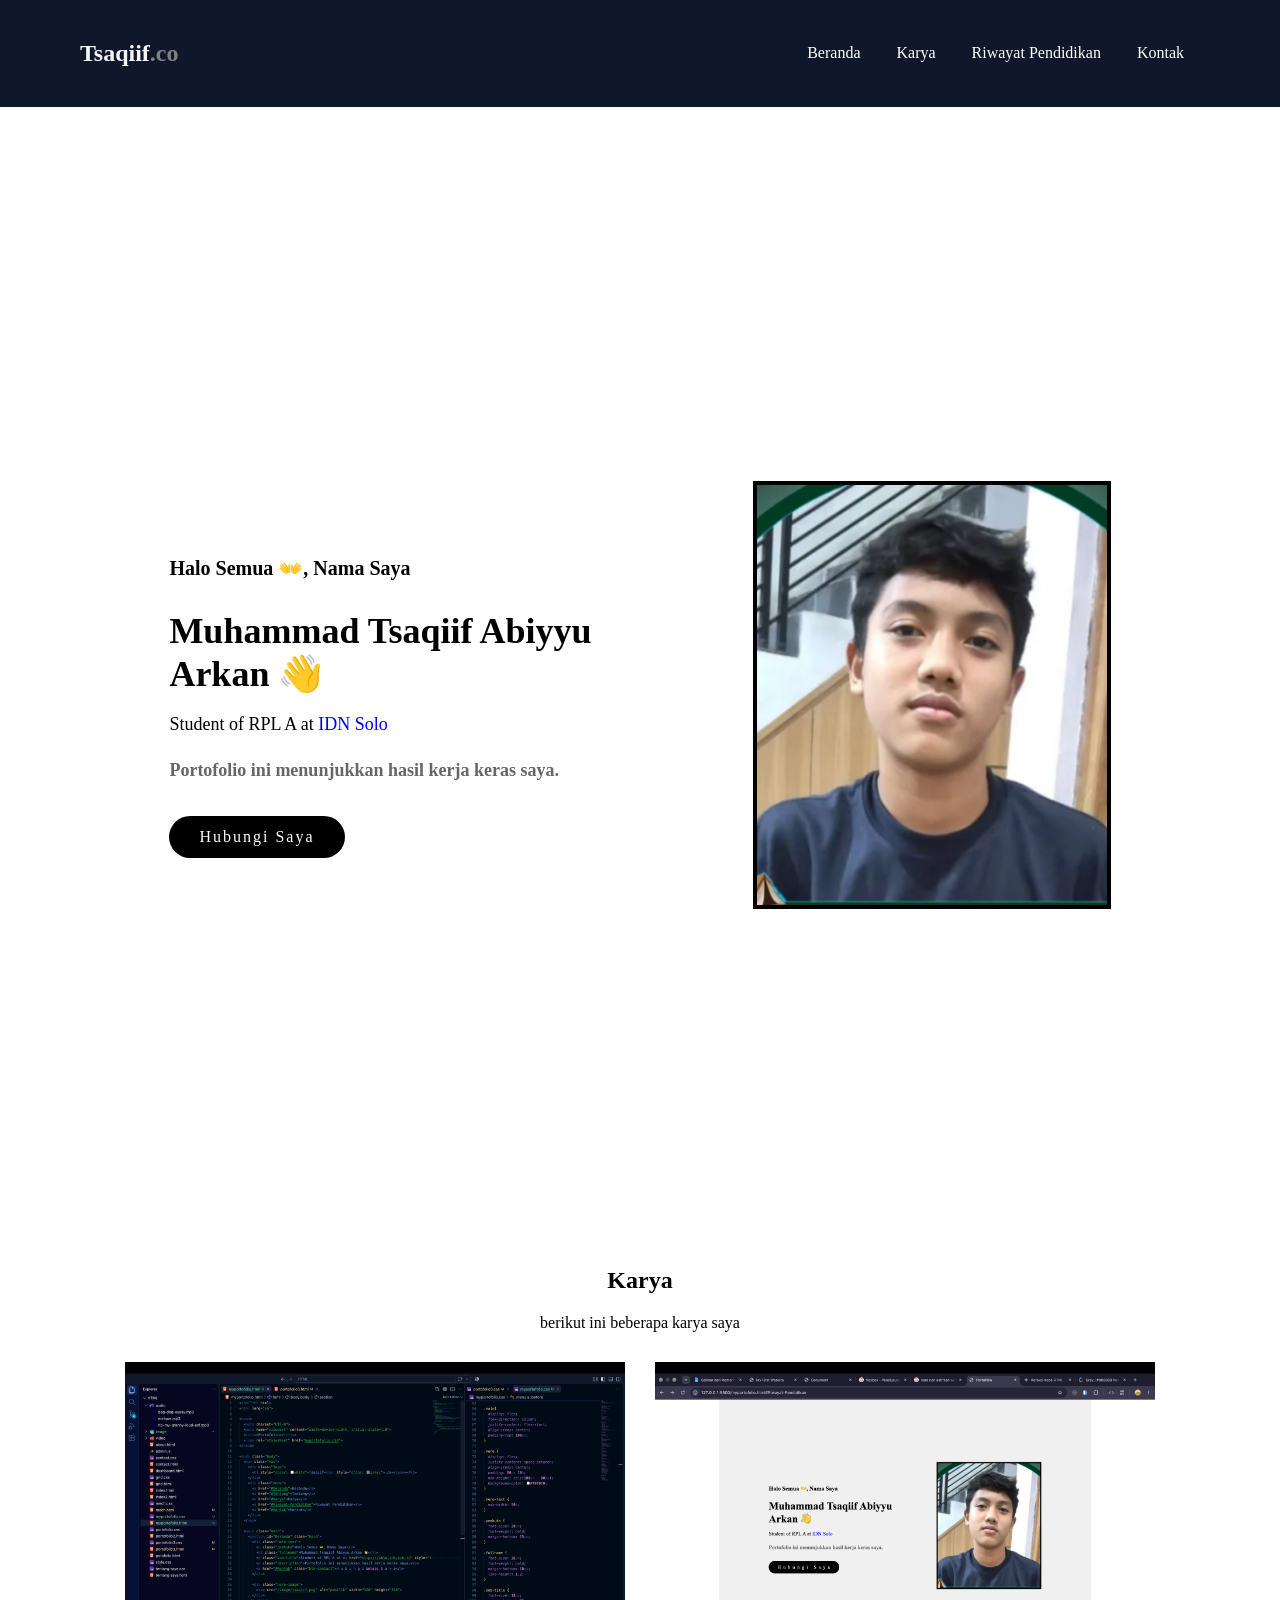
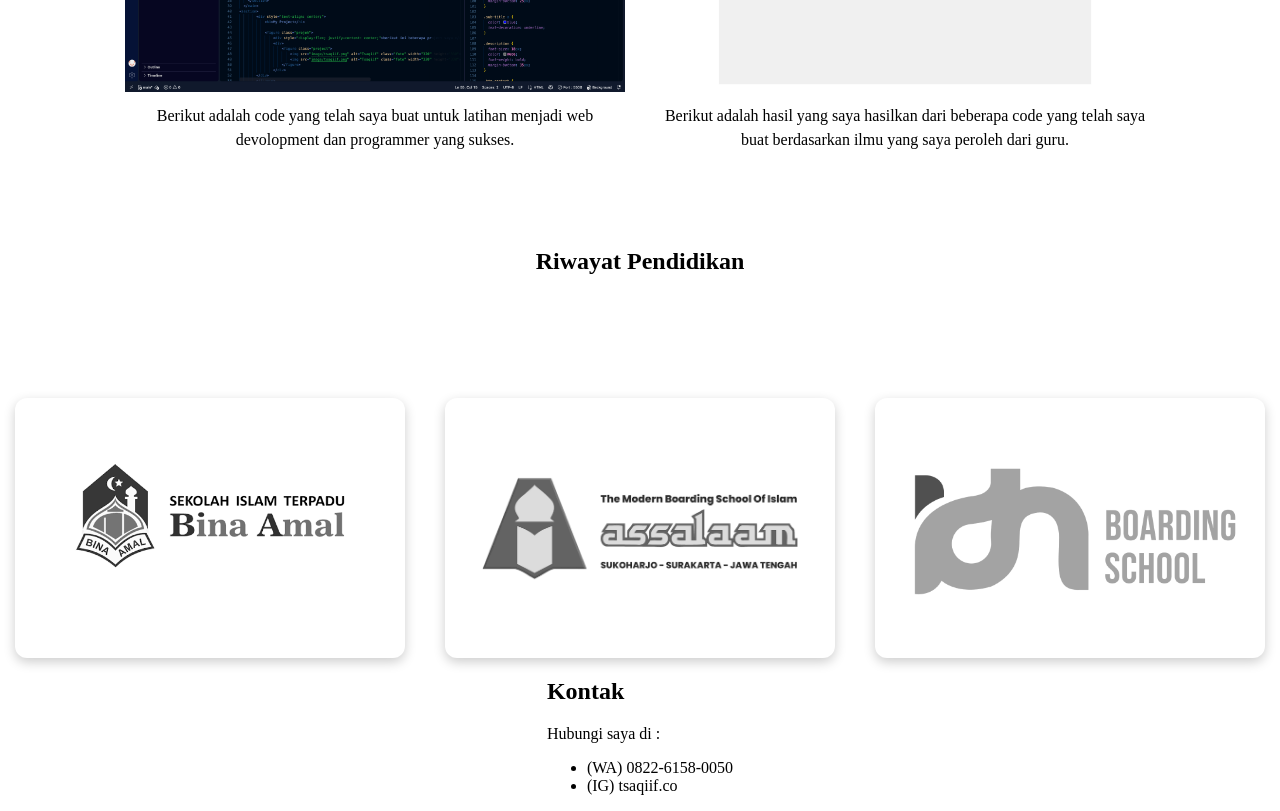
==== index.html @ 0ced0bfd "Add project web portofolio" ====
<!DOCTYPE html>
<html lang="en">

<head>
  <meta charset="UTF-8">
  <meta name="viewport" content="width=device-width, initial-scale=1.0">
  <title>my first portofolio</title>
  <link rel="stylesheet" href="myportofolio.css">
</head>

<body class="body">

  <nav class="nav">
    <h1 style="color:whitesmoke">Tsaqiif<span style="color: grey;">.co</span></h1>
    <div class="menu">
      <a href="#Beranda">Beranda</a>
      <a href="#Karya">Karya</a>
      <a href="#Riwayat-Pendidikan">Riwayat Pendidikan</a>
      <a href="#Kontak">Kontak</a>
    </div>
  </nav>

  <main class="main">

    <section id="Beranda" class="hero">
      <div class="hero-text">
        <p class="pembuka">Halo Semua 👐, Nama Saya</p>
        <h1 class="fullname">Muhammad Tsaqiif Abiyyu Arkan 👋</h1>
        <p class="sub-title">Student of RPL A at <a href="https://solo.idn.sch.id" style="text-decoration: none;">IDN
            Solo</a></p>
        <p class="description">Portofolio ini menunjukkan hasil kerja keras saya.</p>
        <a href="#Kontak" class="btn-contact">Hubungi Saya</a>
      </div>
      <div class="hero-image">
        <img src="/image/tsaqiif.png" alt="pemilik" width="320" height="320">
      </div>
    </section>
      
    <section id="Karya" style="text-align: center; margin-top: 60px;">
      <h1>Karya</h1>
      <p style="margin: 15px 0 30px 0; color: black;">berikut ini beberapa karya saya</p>

      <div class="project">
        <div class="card-karya">
          <img src="image/projek.png" alt="projek" class="foto" width="500" height="330">
          <p class="deskripsi">Berikut adalah code yang telah saya buat untuk latihan menjadi web devolopment dan
            programmer yang sukses.</p>
        </div>
        <div class="card-karya">
          <img src="image/Screenshot 2026-08-27 at 09.16.55.png" alt="projek" class="foto" width="500" height="330">
          <p class="deskripsi">Berikut adalah hasil yang saya hasilkan dari beberapa code yang telah saya buat berdasarkan ilmu yang saya
            peroleh dari guru.</p>
        </div>
      </div>
    </section>
    <section id="Riwayat-Pendidikan" class="portfolio-section" style="margin-top: 60px; text-align: center;">
      <h2 class="judul">Riwayat Pendidikan</h2>

      <div class="wadah">
        <div class="card-project">
          <h3 class="subjudul">SD IT Bina Amal 02</h3>
          <div class="logo">
            <img src="/image/images.png" alt="SD IT Bina Amal 02">
          </div>
        </div>

        <div class="card-project">
          <h3 class="subjudul">PPMI Assalaam Sukoharjo</h3>
          <div class="logo">
            <img src="/image/assalaam.png" alt="PPMI Assalaam">
          </div>
        </div>

        <div class="card-project">
          <h3 class="subjudul">IDN Boarding School Solo</h3>
          <div class="logo">
            <img src="/image/cropped-Logo-IDN-Biru-2-1.png" alt="IDN Solo">
          </div>
        </div>
      </div>
    </section>
    <section id="Kontak">
      <h1>Kontak</h1>
      <p>Hubungi saya di : </p>
      <ul>
        <li>(WA) 0822-6158-0050</li>
        <li>(IG) tsaqiif.co</li>
      </ul>
    </section>

  </main>

</body>

</html>
---- myportofolio.css ----
.body{
  margin: 0;
  padding: 0;
  box-sizing: border-box;
  font-family: 'Times New Roman', Times, serif;
}


.nav {
  display: flex;
  justify-content: space-between;
  align-items: center;
  padding: 20px 80px;
  background-color: #0F172A;
}

.logo h2 {
  font-size: 24px;
  font-weight: bold;
}

.logo h2 span {
  color: grey;
}

.menu a {
  
  text-decoration: none;
  color: #ffffff;
  padding: 8px 16px;
  position: relative;
  z-index: 1;
  transition: color 0.3s ease;
}


.menu a::before {
  content: '';
  position: absolute;
  top: 0;
  left: 0;
  width: 100%;
  height: 100%;
  background-color:#ffffff; 
  border: 1px solid grey;                  
  border-radius: 6px;
  z-index: -1; 
  opacity: 0;
  transform: scaleX(0);
  transform-origin: right; 
  transition: transform 0.3s ease, opacity 0.3s ease;
}

.menu a:hover{
    color:grey;
}

.menu a:hover::before {
  opacity: 1;
  transform: scaleX(1);
  transform-origin: left; 
}

.main{
  display: flex;
  flex-direction: column;
  justify-content: flex-start;
  align-items: center;
  padding-top: 100px;
}

.hero {
  display: flex;
  justify-content: space-between;
  align-items: center;
  padding: 80px 10%;
  min-height: calc(100vh - 80px);
}

.hero-text {
  max-width: 50%;
}

.pembuka {
  font-size: 20px;
  font-weight: bold;
  margin-bottom: 15px;
}

.fullname {
  font-size: 36px;
  font-weight: bold;
  margin-bottom: 10px;
  line-height: 1.2;
}

.sub-title {
  font-size: 18px;
  margin-bottom: 25px;
}

.sub-title a {
  color: blue;
  text-decoration: underline;
}

.description {
  font-size: 18px;
  color: #666;
  font-weight: bold;
  margin-bottom: 35px;
}

.btn-contact {
  display: inline-block;
  padding: 12px 30px;
  background-color: #000;
  color: #fff;
  text-decoration: none;
  border-radius: 25px;
  font-size: 16px;
  letter-spacing: 2px;
}


.hero-image {
  max-width: 45%;
}

.hero-image img {
  width: 350px;
  height: 420px;
  object-fit: cover;
  border: 4px solid #000;
}

.project{
  display: flex;
  justify-content: center;
  align-items: flex-start;
  gap: 30px;                
  flex-wrap: wrap;
}

.card-karya {
  display: flex;
  flex-direction: column;   
  align-items: center;
  text-align: center;
}

.deskripsi {
  max-width: 500px;     
  width: 100%;         
  text-align: center;   
  margin-top: 12px;    
  line-height: 1.5; 
}

.wadah {
  display: flex;
  flex-direction: row;        
  justify-content: center;    
  align-items: flex-start;
  gap: 80px;                  
}


.card-project {
  display: flex;
  flex-direction: column;
  align-items: center;
  width: 350px;              
}

.subjudul {
  font-size: 22px;
  font-weight: bold;
  color: #ffffff;            
  height: 60px;              
  display: flex;
  align-items: center;
  justify-content: center;
}


.logo {
  width: 100%;
  height: 220px;
  background-color: #ffffff; 
  border-radius: 12px;
  overflow: hidden;
  box-shadow: 0 4px 12px rgba(0, 0, 0, 0.2);
  transition: transform 0.4s ease, box-shadow 0.4s ease;
  padding: 20px;
  display: flex;
  align-items: center;
  justify-content: center;
}

.logo img {
  width: 100%;
  height: 100%;
  object-fit: contain;       
  filter: grayscale(100%);   
  transition: transform 0.4s ease, filter 0.4s ease;
}

/* Efek Hover */
.logo:hover {
  transform: translateY(-8px);
  box-shadow: 0 12px 24px rgba(56, 189, 248, 0.3); 
}

.logo:hover img {
  filter: grayscale(0%);   
  transform: scale(1.05);   
}


@media (max-width: 768px) {

  
  .nav {
    flex-direction: column;
    gap: 15px;
    padding: 20px 15px;
  }

  .menu {
    display: flex;
    flex-direction: row;
    flex-wrap: nowrap; 
    align-items: center;
    gap: 12px;
    width: 100%;
  }

 
  .hero {
    flex-direction: column-reverse; 
    text-align: center;
    padding: 30px 20px;
    min-height: auto;
  }

  .hero-text {
    max-width: 100%;
  }

  .hero-image {
    max-width: 100%;
    margin-bottom: 25px;
  }

  .hero-image img {
    width: 220px; 
    height: 220px;
  }

  .project {
    flex-direction: column;
    align-items: center;
  }

  .card-karya {
    width: 100%; 
  }

  .card-karya img {
    width: 90%; 
    height: auto;
  }

  .deskripsi { 
    width: 90%; 
  }

  
  .wadah {
    flex-direction: column; 
    align-items: center;
    gap: 30px;
  }

  .card-project {
    width: 100%;             
    max-width: 320px;        
  }

  .logo img {
    max-width: 100%;         
    height: auto;
  }
}
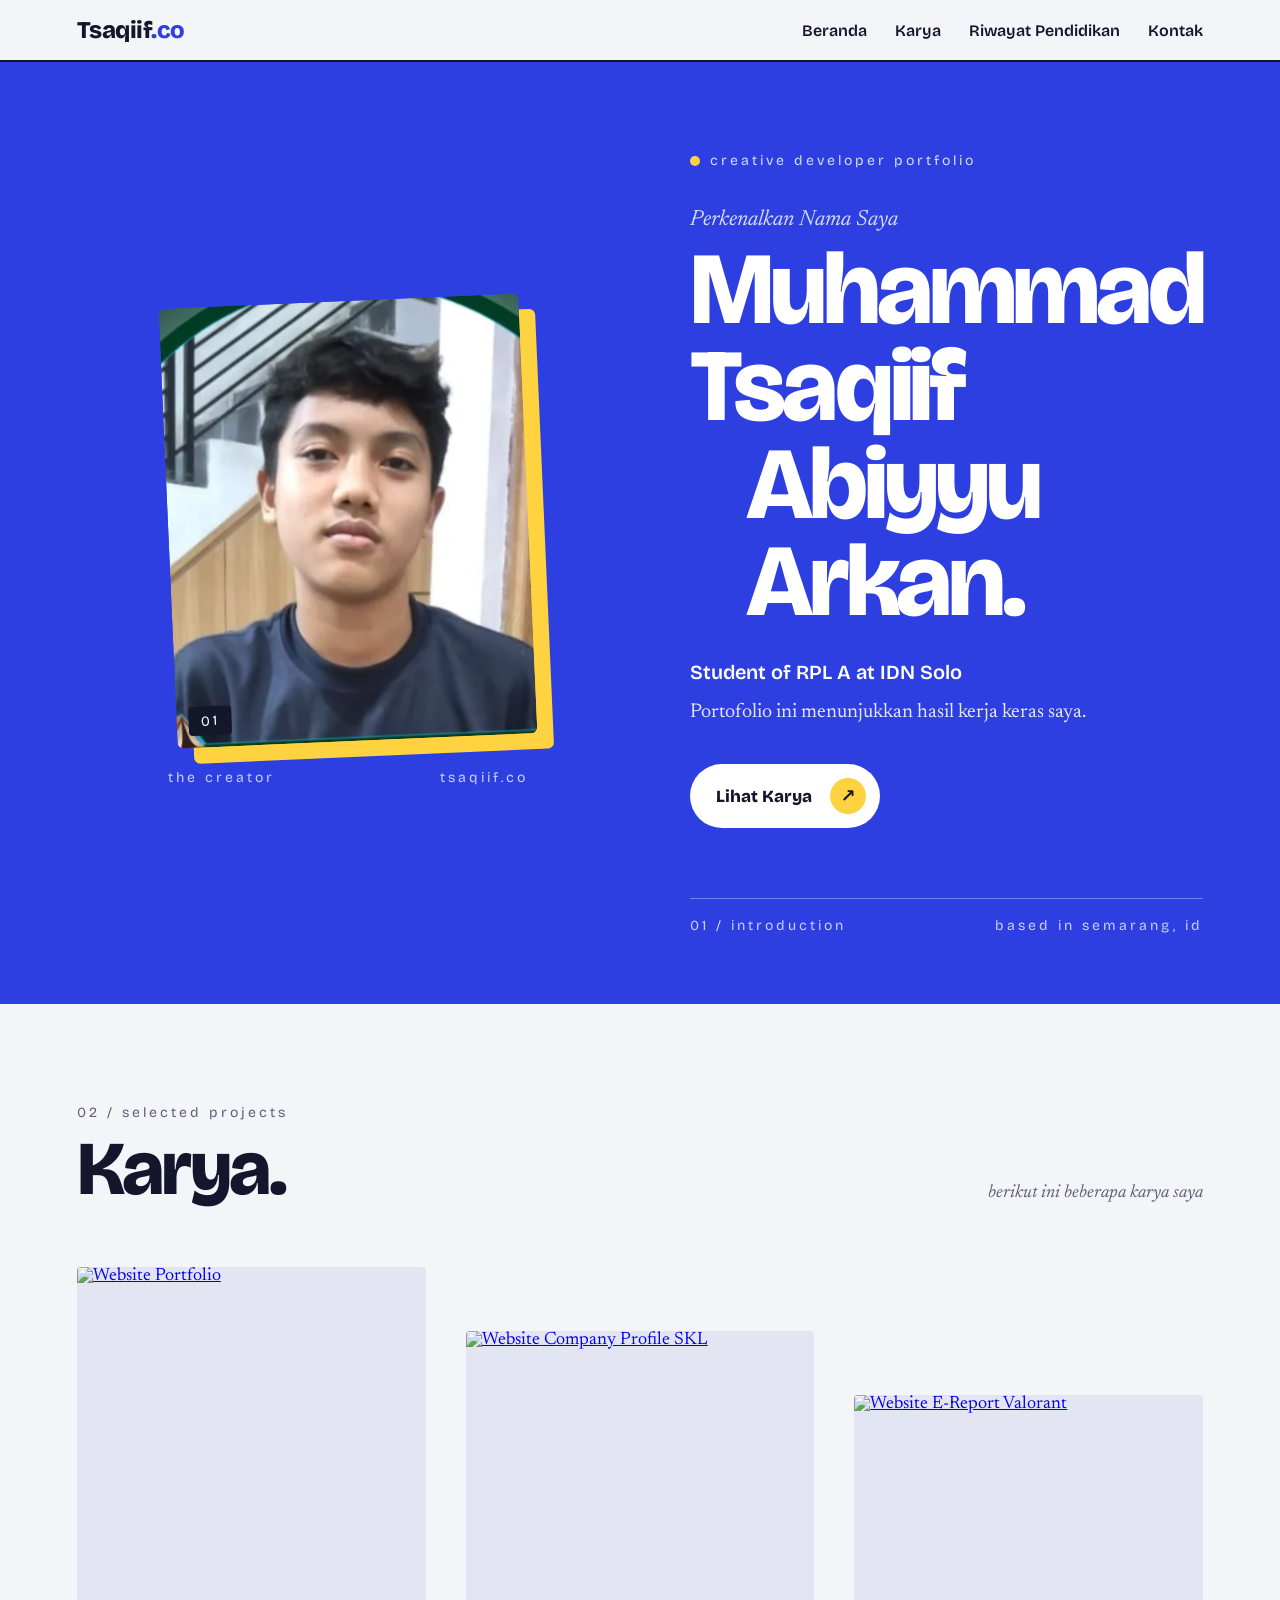
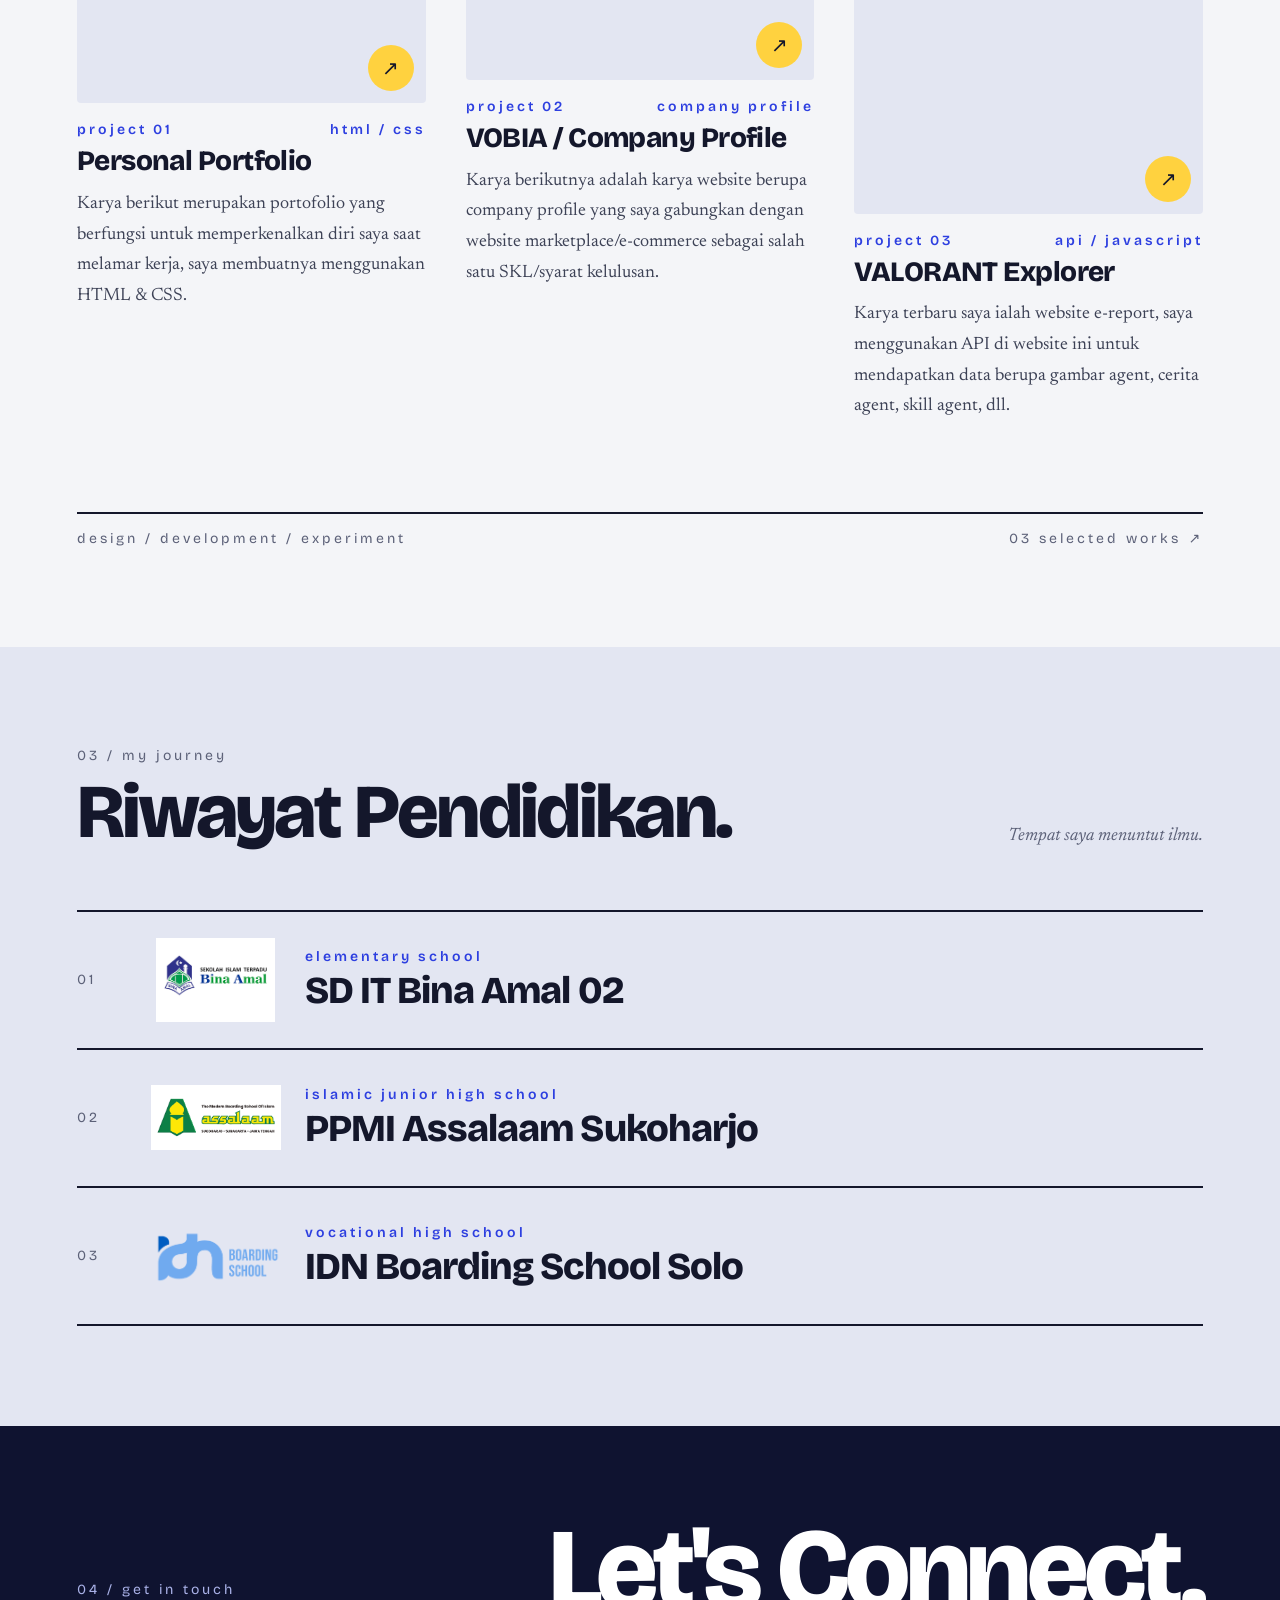
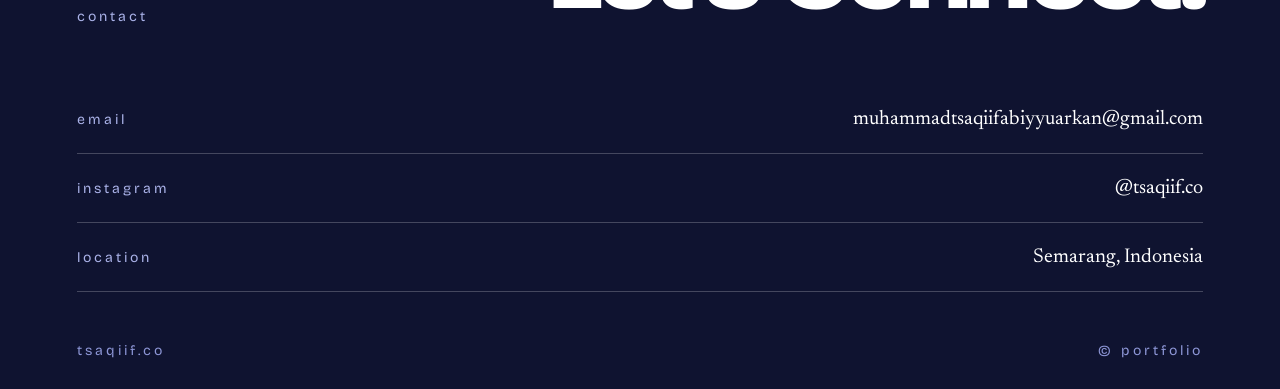
==== commit 451a597b: "Revise portfolio page layout and content Updated the HTML structure and content for the portfolio pa" ====
--- a/index.html
+++ b/index.html
@@ -1,95 +1,267 @@
 <!DOCTYPE html>
-<html lang="en">
+<html lang="id">
 
 <head>
-  <meta charset="UTF-8">
-  <meta name="viewport" content="width=device-width, initial-scale=1.0">
-  <title>my first portofolio</title>
-  <link rel="stylesheet" href="myportofolio.css">
+    <meta charset="UTF-8">
+    <meta name="viewport" content="width=device-width, initial-scale=1.0">
+    <title>Portfolio | Muhammad Tsaqiif Abiyyu Arkan</title>
+    <link rel="stylesheet" href="myportofolio.css">
 </head>
 
-<body class="body">
-
-  <nav class="nav">
-    <h1 style="color:whitesmoke">Tsaqiif<span style="color: grey;">.co</span></h1>
-    <div class="menu">
-      <a href="#Beranda">Beranda</a>
-      <a href="#Karya">Karya</a>
-      <a href="#Riwayat-Pendidikan">Riwayat Pendidikan</a>
-      <a href="#Kontak">Kontak</a>
-    </div>
-  </nav>
-
-  <main class="main">
-
-    <section id="Beranda" class="hero">
-      <div class="hero-text">
-        <p class="pembuka">Halo Semua 👐, Nama Saya</p>
-        <h1 class="fullname">Muhammad Tsaqiif Abiyyu Arkan 👋</h1>
-        <p class="sub-title">Student of RPL A at <a href="https://solo.idn.sch.id" style="text-decoration: none;">IDN
-            Solo</a></p>
-        <p class="description">Portofolio ini menunjukkan hasil kerja keras saya.</p>
-        <a href="#Kontak" class="btn-contact">Hubungi Saya</a>
-      </div>
-      <div class="hero-image">
-        <img src="/image/tsaqiif.png" alt="pemilik" width="320" height="320">
-      </div>
-    </section>
-      
-    <section id="Karya" style="text-align: center; margin-top: 60px;">
-      <h1>Karya</h1>
-      <p style="margin: 15px 0 30px 0; color: black;">berikut ini beberapa karya saya</p>
-
-      <div class="project">
-        <div class="card-karya">
-          <img src="image/projek.png" alt="projek" class="foto" width="500" height="330">
-          <p class="deskripsi">Berikut adalah code yang telah saya buat untuk latihan menjadi web devolopment dan
-            programmer yang sukses.</p>
-        </div>
-        <div class="card-karya">
-          <img src="image/Screenshot 2026-08-27 at 09.16.55.png" alt="projek" class="foto" width="500" height="330">
-          <p class="deskripsi">Berikut adalah hasil yang saya hasilkan dari beberapa code yang telah saya buat berdasarkan ilmu yang saya
-            peroleh dari guru.</p>
-        </div>
-      </div>
-    </section>
-    <section id="Riwayat-Pendidikan" class="portfolio-section" style="margin-top: 60px; text-align: center;">
-      <h2 class="judul">Riwayat Pendidikan</h2>
-
-      <div class="wadah">
-        <div class="card-project">
-          <h3 class="subjudul">SD IT Bina Amal 02</h3>
-          <div class="logo">
-            <img src="/image/images.png" alt="SD IT Bina Amal 02">
-          </div>
-        </div>
-
-        <div class="card-project">
-          <h3 class="subjudul">PPMI Assalaam Sukoharjo</h3>
-          <div class="logo">
-            <img src="/image/assalaam.png" alt="PPMI Assalaam">
-          </div>
-        </div>
-
-        <div class="card-project">
-          <h3 class="subjudul">IDN Boarding School Solo</h3>
-          <div class="logo">
-            <img src="/image/cropped-Logo-IDN-Biru-2-1.png" alt="IDN Solo">
-          </div>
-        </div>
-      </div>
-    </section>
-    <section id="Kontak">
-      <h1>Kontak</h1>
-      <p>Hubungi saya di : </p>
-      <ul>
-        <li>(WA) 0822-6158-0050</li>
-        <li>(IG) tsaqiif.co</li>
-      </ul>
-    </section>
-
-  </main>
+<body>
+
+    <nav class="nav">
+        <a href="#Beranda" class="brand">
+            Tsaqiif<span>.co</span>
+        </a>
+
+        <div class="menu">
+            <a href="#Beranda">Beranda</a>
+            <a href="#Karya">Karya</a>
+            <a href="#Riwayat-Pendidikan">Riwayat Pendidikan</a>
+            <a href="#Kontak">Kontak</a>
+        </div>
+    </nav>
+
+    <main>
+
+        <section id="Beranda" class="hero">
+            <div class="hero-image">
+                <div class="image-frame">
+                    <img src="image/tsaqiif.png" alt="Foto Muhammad Tsaqiif">
+                    <span class="image-number">01</span>
+                </div>
+
+                <div class="image-caption">
+                    <span>THE CREATOR</span>
+                    <span>TSAQIIF.CO</span>
+                </div>
+            </div>
+
+            <div class="hero-text">
+                <div class="eyebrow">
+                    <span class="status-dot"></span>
+                    CREATIVE DEVELOPER PORTFOLIO
+                </div>
+
+                <p class="pembuka">Perkenalkan Nama Saya</p>
+
+                <h1 class="fullname">
+                    Muhammad Tsaqiif
+                    <span>Abiyyu Arkan.</span>
+                </h1>
+
+                <p class="sub-title">
+                    Student of RPL A at IDN Solo
+                </p>
+
+                <p class="description">
+                    Portofolio ini menunjukkan hasil kerja keras saya.
+                </p>
+
+                <a href="#Karya" class="btn-contact">
+                    Lihat Karya <span>↗</span>
+                </a>
+
+                <div class="hero-index">
+                    <span>01 / INTRODUCTION</span>
+                    <span>BASED IN SEMARANG, ID</span>
+                </div>
+            </div>
+        </section>
+
+        <section id="Karya" class="works">
+
+            <div class="section-top">
+                <div>
+                    <span class="section-label">02 / SELECTED PROJECTS</span>
+                    <h2>Karya<span>.</span></h2>
+                </div>
+
+                <p class="section-intro">
+                    berikut ini beberapa karya saya
+                </p>
+            </div>
+
+            <div class="project-grid">
+
+                <article class="project-card">
+                    <a href="https://companyskl.vercel.app/" target="_blank" rel="noopener noreferrer"
+                        class="project-image">
+
+                        <img src="image/portofolio.png" alt="Website Portfolio">
+
+                        <span class="project-arrow">↗</span>
+                    </a>
+
+                    <div class="project-meta">
+                        <span>PROJECT 01</span>
+                        <span>HTML / CSS</span>
+                    </div>
+
+                    <h3>Personal Portfolio</h3>
+
+                    <p class="deskripsi">
+                        Karya berikut merupakan portofolio yang berfungsi untuk memperkenalkan diri saya saat
+                        melamar kerja, saya membuatnya menggunakan HTML & CSS.
+                    </p>
+                </article>
+
+                <article class="project-card">
+                    <a href="https://companyskl.vercel.app/" target="_blank" rel="noopener noreferrer"
+                        class="project-image">
+
+                        <img src="image/vobia2.png" alt="Website Company Profile SKL">
+
+                        <span class="project-arrow">↗</span>
+                    </a>
+
+                    <div class="project-meta">
+                        <span>PROJECT 02</span>
+                        <span>COMPANY PROFILE</span>
+                    </div>
+
+                    <h3>VOBIA / Company Profile</h3>
+
+                    <p class="deskripsi">
+                        Karya berikutnya adalah karya website berupa company profile
+                        yang saya gabungkan dengan website marketplace/e-commerce
+                        sebagai salah satu SKL/syarat kelulusan.
+                    </p>
+                </article>
+
+                <article class="project-card">
+                    <a href="https://e-report-sandy.vercel.app/" target="_blank" rel="noopener noreferrer"
+                        class="project-image">
+
+                        <img src="image/valorant.png" alt="Website E-Report Valorant">
+
+                        <span class="project-arrow">↗</span>
+                    </a>
+
+                    <div class="project-meta">
+                        <span>PROJECT 03</span>
+                        <span>API / JAVASCRIPT</span>
+                    </div>
+
+                    <h3>VALORANT Explorer</h3>
+
+                    <p class="deskripsi">
+                        Karya terbaru saya ialah website e-report, saya menggunakan API di website ini untuk mendapatkan
+                        data berupa gambar agent, cerita agent, skill agent, dll.
+                    </p>
+                </article>
+
+            </div>
+
+            <div class="works-footer">
+                <span>DESIGN / DEVELOPMENT / EXPERIMENT</span>
+                <span>03 SELECTED WORKS ↗</span>
+            </div>
+
+        </section>
+
+        <section id="Riwayat-Pendidikan" class="education">
+
+            <div class="section-top">
+                <div>
+                    <span class="section-label">03 / MY JOURNEY</span>
+                    <h2>Riwayat Pendidikan<span>.</span></h2>
+                </div>
+
+                <p class="section-intro">
+                    Tempat saya menuntut ilmu.
+                </p>
+            </div>
+
+            <div class="education-grid">
+
+                <article class="education-card">
+                    <span class="education-number">01</span>
+
+                    <div class="education-logo">
+                        <img src="image/images.png" alt="SD IT Bina Amal 02">
+                    </div>
+
+                    <div class="education-info">
+                        <span>ELEMENTARY SCHOOL</span>
+                        <h3>SD IT Bina Amal 02</h3>
+                    </div>
+                </article>
+
+                <article class="education-card">
+                    <span class="education-number">02</span>
+
+                    <div class="education-logo">
+                        <img src="image/assalaam.png" alt="PPMI Assalaam">
+                    </div>
+
+                    <div class="education-info">
+                        <span>ISLAMIC JUNIOR HIGH SCHOOL</span>
+                        <h3>PPMI Assalaam Sukoharjo</h3>
+                    </div>
+                </article>
+
+                <article class="education-card">
+                    <span class="education-number">03</span>
+
+                    <div class="education-logo">
+                        <img src="image/cropped-Logo-IDN-Biru-2-1.png" alt="IDN Boarding School Solo">
+                    </div>
+
+                    <div class="education-info">
+                        <span>VOCATIONAL HIGH SCHOOL</span>
+                        <h3>IDN Boarding School Solo</h3>
+                    </div>
+                </article>
+
+            </div>
+
+        </section>
+
+    </main>
+
+    <footer class="contact" id="Kontak">
+
+        <div class="contact-header">
+            <div>
+                <span class="section-label">04 / GET IN TOUCH</span>
+                <p class="contact-label">CONTACT</p>
+            </div>
+
+            <h2>Let's Connect<span>.</span></h2>
+        </div>
+
+        <div class="contact-content">
+
+            <div class="contact-item">
+                <span>Email</span>
+                <a href="mailto:muhammadtsaqiifabiyyuarkan@gmail.com">
+                    muhammadtsaqiifabiyyuarkan@gmail.com
+                </a>
+            </div>
+
+            <div class="contact-item">
+                <span>Instagram</span>
+                <a href="https://instagram.com/tsaqiif.co" target="_blank" rel="noopener noreferrer">
+                    @tsaqiif.co
+                </a>
+            </div>
+
+            <div class="contact-item">
+                <span>Location</span>
+                <p>Semarang, Indonesia</p>
+            </div>
+
+        </div>
+
+        <div class="contact-bottom">
+            <span>Tsaqiif.co</span>
+            <span>© <span id="currentYear"></span> Portfolio</span>
+        </div>
+
+    </footer>
 
 </body>
 
-</html>+</html>
--- a/myportofolio.css
+++ b/myportofolio.css
@@ -1,295 +1,656 @@
-.body{
-  margin: 0;
-  padding: 0;
-  box-sizing: border-box;
-  font-family: 'Times New Roman', Times, serif;
-}
-
+@import url('https://fonts.googleapis.com/css2?family=Bricolage+Grotesque:opsz,wght@12..96,400;600;800&family=Newsreader:ital,opsz,wght@0,6..72,400;1,6..72,400&display=swap');
+
+:root {
+    --paper: #f4f5f8;
+    --ink: #14172b;
+    --cobalt: #2d3fe0;
+    --sun: #ffd23f;
+    --mist: #e3e6f2;
+    --muted: #5c6178;
+    --deep: #0f1330;
+    --display: 'Bricolage Grotesque', system-ui, sans-serif;
+    --text: 'Newsreader', Georgia, serif;
+}
+
+* {
+    margin: 0;
+    padding: 0;
+    box-sizing: border-box;
+}
+
+html {
+    scroll-behavior: smooth;
+    scroll-padding-top: 80px;
+}
+
+body {
+    font-family: var(--text);
+    font-size: 18px;
+    background: var(--paper);
+    color: var(--ink);
+}
+
+img {
+    max-width: 100%;
+}
+
+h1,
+h2,
+h3 {
+    text-wrap: balance;
+}
+
+a:focus-visible {
+    outline: 3px solid var(--cobalt);
+    outline-offset: 3px;
+}
+
+.hero a:focus-visible,
+.contact a:focus-visible {
+    outline-color: var(--sun);
+}
+
+.eyebrow,
+.hero-index,
+.image-caption,
+.image-number,
+.section-label,
+.project-meta,
+.works-footer,
+.education-number,
+.education-info span,
+.contact-label,
+.contact-item span,
+.contact-bottom {
+    font-family: var(--display);
+    font-size: 14px;
+    text-transform: lowercase;
+    letter-spacing: 3px;
+}
 
 .nav {
-  display: flex;
-  justify-content: space-between;
-  align-items: center;
-  padding: 20px 80px;
-  background-color: #0F172A;
-}
-
-.logo h2 {
-  font-size: 24px;
-  font-weight: bold;
-}
-
-.logo h2 span {
-  color: grey;
+    position: sticky;
+    top: 0;
+    z-index: 100;
+    display: flex;
+    justify-content: space-between;
+    align-items: center;
+    padding: 16px 6%;
+    background: var(--paper);
+    border-bottom: 2px solid var(--ink);
+    font-family: var(--display);
+}
+
+.brand {
+    color: var(--ink);
+    font-size: 24px;
+    font-weight: 800;
+    text-decoration: none;
+    letter-spacing: -0.02em;
+}
+
+.brand span {
+    color: var(--cobalt);
+}
+
+.menu {
+    display: flex;
+    gap: 28px;
 }
 
 .menu a {
-  
-  text-decoration: none;
-  color: #ffffff;
-  padding: 8px 16px;
-  position: relative;
-  z-index: 1;
-  transition: color 0.3s ease;
-}
-
-
-.menu a::before {
-  content: '';
-  position: absolute;
-  top: 0;
-  left: 0;
-  width: 100%;
-  height: 100%;
-  background-color:#ffffff; 
-  border: 1px solid grey;                  
-  border-radius: 6px;
-  z-index: -1; 
-  opacity: 0;
-  transform: scaleX(0);
-  transform-origin: right; 
-  transition: transform 0.3s ease, opacity 0.3s ease;
-}
-
-.menu a:hover{
-    color:grey;
-}
-
-.menu a:hover::before {
-  opacity: 1;
-  transform: scaleX(1);
-  transform-origin: left; 
-}
-
-.main{
-  display: flex;
-  flex-direction: column;
-  justify-content: flex-start;
-  align-items: center;
-  padding-top: 100px;
+    color: var(--ink);
+    font-size: 16px;
+    font-weight: 600;
+    text-decoration: none;
+    background: linear-gradient(var(--sun), var(--sun)) 0 100% / 0 6px no-repeat;
+    transition: background-size 0.25s ease;
+}
+
+.menu a:hover,
+.menu a:focus-visible {
+    background-size: 100% 6px;
 }
 
 .hero {
-  display: flex;
-  justify-content: space-between;
-  align-items: center;
-  padding: 80px 10%;
-  min-height: calc(100vh - 80px);
+    display: grid;
+    grid-template-columns: 1.35fr 0.65fr;
+    gap: 70px;
+    align-items: center;
+    padding: 90px 6% 70px;
+    background: var(--cobalt);
+    color: #fff;
 }
 
 .hero-text {
-  max-width: 50%;
+    max-width: 760px;
+}
+
+.eyebrow {
+    display: flex;
+    align-items: center;
+    gap: 10px;
+    margin-bottom: 40px;
+    color: #d6dbff;
+}
+
+.status-dot {
+    width: 10px;
+    height: 10px;
+    border-radius: 50%;
+    background: var(--sun);
 }
 
 .pembuka {
-  font-size: 20px;
-  font-weight: bold;
-  margin-bottom: 15px;
+    margin-bottom: 10px;
+    font-size: 22px;
+    font-style: italic;
+    color: #d6dbff;
 }
 
 .fullname {
-  font-size: 36px;
-  font-weight: bold;
-  margin-bottom: 10px;
-  line-height: 1.2;
+    margin-bottom: 30px;
+    font-family: var(--display);
+    font-weight: 800;
+    font-size: clamp(46px, 8vw, 116px);
+    line-height: 0.95;
+    letter-spacing: -0.04em;
+    animation: naik 0.8s cubic-bezier(.2, .7, .2, 1) both;
+}
+
+.fullname span {
+    display: block;
+    padding-left: 0.55em;
 }
 
 .sub-title {
-  font-size: 18px;
-  margin-bottom: 25px;
-}
-
-.sub-title a {
-  color: blue;
-  text-decoration: underline;
+    margin-bottom: 12px;
+    font-family: var(--display);
+    font-size: 20px;
+    font-weight: 600;
 }
 
 .description {
-  font-size: 18px;
-  color: #666;
-  font-weight: bold;
-  margin-bottom: 35px;
+    max-width: 46ch;
+    margin-bottom: 36px;
+    font-size: 20px;
+    line-height: 1.6;
+    color: #e6e9ff;
 }
 
 .btn-contact {
-  display: inline-block;
-  padding: 12px 30px;
-  background-color: #000;
-  color: #fff;
-  text-decoration: none;
-  border-radius: 25px;
-  font-size: 16px;
-  letter-spacing: 2px;
-}
-
+    display: inline-flex;
+    align-items: center;
+    gap: 18px;
+    padding: 14px 14px 14px 26px;
+    border-radius: 999px;
+    background: #fff;
+    color: var(--ink);
+    font-family: var(--display);
+    font-weight: 800;
+    font-size: 17px;
+    text-decoration: none;
+    transition: background 0.2s ease;
+}
+
+.btn-contact span {
+    display: grid;
+    place-items: center;
+    width: 36px;
+    height: 36px;
+    border-radius: 50%;
+    background: var(--sun);
+    font-size: 18px;
+}
+
+.btn-contact:hover,
+.btn-contact:focus-visible {
+    background: var(--sun);
+}
+
+.btn-contact:hover span,
+.btn-contact:focus-visible span {
+    background: #fff;
+}
+
+.hero-index {
+    display: flex;
+    justify-content: space-between;
+    gap: 16px;
+    margin-top: 70px;
+    padding-top: 18px;
+    border-top: 1px solid rgba(255, 255, 255, 0.35);
+    color: #c9d0ff;
+}
 
 .hero-image {
-  max-width: 45%;
-}
-
-.hero-image img {
-  width: 350px;
-  height: 420px;
-  object-fit: cover;
-  border: 4px solid #000;
-}
-
-.project{
-  display: flex;
-  justify-content: center;
-  align-items: flex-start;
-  gap: 30px;                
-  flex-wrap: wrap;
-}
-
-.card-karya {
-  display: flex;
-  flex-direction: column;   
-  align-items: center;
-  text-align: center;
+    width: 100%;
+    max-width: 360px;
+    justify-self: center;
+}
+
+.image-frame {
+    position: relative;
+    isolation: isolate;
+    transform: rotate(-2.5deg);
+}
+
+.image-frame::before {
+    content: "";
+    position: absolute;
+    inset: 0;
+    z-index: -1;
+    transform: translate(16px, 16px);
+    background: var(--sun);
+    border-radius: 6px;
+}
+
+.image-frame img {
+    display: block;
+    width: 100%;
+    height: 440px;
+    object-fit: cover;
+    border-radius: 6px;
+}
+
+.image-number {
+    position: absolute;
+    left: 12px;
+    bottom: 12px;
+    padding: 6px 12px;
+    border-radius: 4px;
+    background: var(--ink);
+    color: #fff;
+}
+
+.image-caption {
+    display: flex;
+    justify-content: space-between;
+    margin-top: 28px;
+    color: #c9d0ff;
+}
+
+@keyframes naik {
+    from {
+        opacity: 0;
+        transform: translateY(24px);
+    }
+}
+
+.works,
+.education {
+    padding: 100px 6%;
+}
+
+.section-top {
+    display: flex;
+    justify-content: space-between;
+    align-items: flex-end;
+    gap: 30px;
+    margin-bottom: 60px;
+}
+
+.section-label {
+    display: block;
+    margin-bottom: 10px;
+    color: var(--muted);
+}
+
+.section-top h2 {
+    font-family: var(--display);
+    font-weight: 800;
+    font-size: clamp(40px, 6vw, 76px);
+    line-height: 1;
+    letter-spacing: -0.035em;
+}
+
+.section-intro {
+    max-width: 260px;
+    color: var(--muted);
+    font-size: 18px;
+    font-style: italic;
+    line-height: 1.5;
+}
+
+.project-grid {
+    display: grid;
+    grid-template-columns: repeat(3, minmax(0, 1fr));
+    gap: 40px;
+    align-items: start;
+}
+
+.project-card:nth-child(2) {
+    margin-top: 64px;
+}
+
+.project-card:nth-child(3) {
+    margin-top: 128px;
+}
+
+.project-image {
+    position: relative;
+    display: block;
+    overflow: hidden;
+    border-radius: 4px;
+    background: var(--mist);
+}
+
+.project-card:nth-child(1) .project-image {
+    aspect-ratio: 4 / 5;
+}
+
+.project-card:nth-child(2) .project-image {
+    aspect-ratio: 1 / 1;
+}
+
+.project-card:nth-child(3) .project-image {
+    aspect-ratio: 5 / 6;
+}
+
+.project-image img {
+    display: block;
+    width: 100%;
+    height: 100%;
+    object-fit: cover;
+}
+
+.project-arrow {
+    position: absolute;
+    right: 12px;
+    bottom: 12px;
+    display: grid;
+    place-items: center;
+    width: 46px;
+    height: 46px;
+    border-radius: 50%;
+    background: var(--sun);
+    color: var(--ink);
+    font-size: 20px;
+    transition: transform 0.25s ease;
+}
+
+.project-image:hover .project-arrow,
+.project-image:focus-visible .project-arrow {
+    transform: translate(3px, -3px);
+}
+
+.project-meta {
+    display: flex;
+    justify-content: space-between;
+    gap: 10px;
+    margin-top: 18px;
+    color: var(--cobalt);
+    font-weight: 600;
+}
+
+.project-card h3 {
+    margin: 8px 0 12px;
+    font-family: var(--display);
+    font-weight: 800;
+    font-size: 28px;
+    line-height: 1.1;
+    letter-spacing: -0.02em;
 }
 
 .deskripsi {
-  max-width: 500px;     
-  width: 100%;         
-  text-align: center;   
-  margin-top: 12px;    
-  line-height: 1.5; 
-}
-
-.wadah {
-  display: flex;
-  flex-direction: row;        
-  justify-content: center;    
-  align-items: flex-start;
-  gap: 80px;                  
-}
-
-
-.card-project {
-  display: flex;
-  flex-direction: column;
-  align-items: center;
-  width: 350px;              
-}
-
-.subjudul {
-  font-size: 22px;
-  font-weight: bold;
-  color: #ffffff;            
-  height: 60px;              
-  display: flex;
-  align-items: center;
-  justify-content: center;
-}
-
-
-.logo {
-  width: 100%;
-  height: 220px;
-  background-color: #ffffff; 
-  border-radius: 12px;
-  overflow: hidden;
-  box-shadow: 0 4px 12px rgba(0, 0, 0, 0.2);
-  transition: transform 0.4s ease, box-shadow 0.4s ease;
-  padding: 20px;
-  display: flex;
-  align-items: center;
-  justify-content: center;
-}
-
-.logo img {
-  width: 100%;
-  height: 100%;
-  object-fit: contain;       
-  filter: grayscale(100%);   
-  transition: transform 0.4s ease, filter 0.4s ease;
-}
-
-/* Efek Hover */
-.logo:hover {
-  transform: translateY(-8px);
-  box-shadow: 0 12px 24px rgba(56, 189, 248, 0.3); 
-}
-
-.logo:hover img {
-  filter: grayscale(0%);   
-  transform: scale(1.05);   
-}
-
-
-@media (max-width: 768px) {
-
-  
-  .nav {
-    flex-direction: column;
-    gap: 15px;
-    padding: 20px 15px;
-  }
-
-  .menu {
-    display: flex;
-    flex-direction: row;
-    flex-wrap: nowrap; 
+    font-size: 18px;
+    line-height: 1.7;
+    color: #3d4256;
+}
+
+.works-footer {
+    display: flex;
+    justify-content: space-between;
+    gap: 16px;
+    margin-top: 90px;
+    padding-top: 16px;
+    border-top: 2px solid var(--ink);
+    color: var(--muted);
+}
+
+.education {
+    background: var(--mist);
+}
+
+.education-grid {
+    border-bottom: 2px solid var(--ink);
+}
+
+.education-card {
+    display: grid;
+    grid-template-columns: 50px 130px 1fr;
     align-items: center;
-    gap: 12px;
+    gap: 24px;
+    padding: 26px 0;
+    border-top: 2px solid var(--ink);
+}
+
+.education-number {
+    color: var(--muted);
+}
+
+.education-logo {
+    display: flex;
+    justify-content: center;
+    align-items: center;
+    height: 84px;
+}
+
+.education-logo img {
     width: 100%;
-  }
-
- 
-  .hero {
-    flex-direction: column-reverse; 
-    text-align: center;
-    padding: 30px 20px;
-    min-height: auto;
-  }
-
-  .hero-text {
-    max-width: 100%;
-  }
-
-  .hero-image {
-    max-width: 100%;
-    margin-bottom: 25px;
-  }
-
-  .hero-image img {
-    width: 220px; 
-    height: 220px;
-  }
-
-  .project {
-    flex-direction: column;
-    align-items: center;
-  }
-
-  .card-karya {
-    width: 100%; 
-  }
-
-  .card-karya img {
-    width: 90%; 
-    height: auto;
-  }
-
-  .deskripsi { 
-    width: 90%; 
-  }
-
-  
-  .wadah {
-    flex-direction: column; 
-    align-items: center;
-    gap: 30px;
-  }
-
-  .card-project {
-    width: 100%;             
-    max-width: 320px;        
-  }
-
-  .logo img {
-    max-width: 100%;         
-    height: auto;
-  }
-}+    height: 100%;
+    object-fit: contain;
+}
+
+.education-info span {
+    color: var(--cobalt);
+    font-weight: 600;
+}
+
+.education-info h3 {
+    margin-top: 4px;
+    font-family: var(--display);
+    font-weight: 800;
+    font-size: clamp(24px, 3.2vw, 38px);
+    line-height: 1.1;
+    letter-spacing: -0.025em;
+}
+
+.contact {
+    padding: 90px 6% 30px;
+    background: var(--deep);
+    color: #fff;
+}
+
+.contact-header {
+    display: flex;
+    justify-content: space-between;
+    align-items: flex-end;
+    gap: 24px;
+    margin-bottom: 60px;
+}
+
+.contact-header .section-label,
+.contact-label {
+    color: #aab2e8;
+}
+
+.contact-header h2 {
+    font-family: var(--display);
+    font-weight: 800;
+    font-size: clamp(46px, 9vw, 128px);
+    line-height: 0.95;
+    letter-spacing: -0.04em;
+}
+
+.contact-item {
+    display: flex;
+    justify-content: space-between;
+    align-items: baseline;
+    gap: 20px;
+    padding: 24px 0;
+    border-bottom: 1px solid rgba(255, 255, 255, 0.22);
+}
+
+.contact-item span {
+    color: #aab2e8;
+}
+
+.contact-item a,
+.contact-item p {
+    color: #fff;
+    font-size: 20px;
+    text-align: right;
+    overflow-wrap: anywhere;
+}
+
+.contact-item a {
+    text-decoration: underline;
+    text-decoration-color: transparent;
+    text-decoration-thickness: 3px;
+    text-underline-offset: 5px;
+    transition: text-decoration-color 0.2s ease;
+}
+
+.contact-item a:hover,
+.contact-item a:focus-visible {
+    text-decoration-color: var(--sun);
+}
+
+.contact-bottom {
+    display: flex;
+    justify-content: space-between;
+    gap: 16px;
+    margin-top: 50px;
+    color: #8d96d6;
+}
+
+@media (max-width: 900px) {
+    .hero {
+        grid-template-columns: 1fr;
+        gap: 60px;
+        padding-top: 60px;
+    }
+
+    .hero-image {
+        justify-self: start;
+        max-width: 320px;
+        margin-left: 10px;
+    }
+
+    .project-grid {
+        grid-template-columns: repeat(2, minmax(0, 1fr));
+    }
+
+    .project-card:nth-child(3) {
+        margin-top: 0;
+    }
+}
+
+@media (max-width: 600px) {
+    html {
+        scroll-padding-top: 110px;
+    }
+
+    body {
+        font-size: 17px;
+    }
+
+    .nav {
+        flex-direction: column;
+        gap: 10px;
+        padding: 14px 5%;
+    }
+
+    .menu {
+        flex-wrap: wrap;
+        justify-content: center;
+        gap: 6px 18px;
+    }
+
+    .menu a {
+        padding: 4px 0;
+        font-size: 14px;
+    }
+
+    .hero {
+        padding: 50px 6%;
+    }
+
+    .hero-index,
+    .works-footer,
+    .contact-bottom {
+        flex-direction: column;
+        gap: 4px;
+    }
+
+    .image-frame img {
+        height: 360px;
+    }
+
+    .works,
+    .education {
+        padding: 64px 6%;
+    }
+
+    .section-top,
+    .contact-header {
+        flex-direction: column;
+        align-items: flex-start;
+        gap: 14px;
+        margin-bottom: 36px;
+    }
+
+    .project-grid {
+        grid-template-columns: 1fr;
+        gap: 56px;
+    }
+
+    .project-card:nth-child(2),
+    .project-card:nth-child(3) {
+        margin-top: 0;
+    }
+
+    .education-card {
+        grid-template-columns: 34px 80px 1fr;
+        gap: 14px;
+    }
+
+    .education-logo {
+        height: 64px;
+    }
+
+    .contact {
+        padding: 60px 6% 24px;
+    }
+
+    .contact-item {
+        flex-direction: column;
+        align-items: flex-start;
+        gap: 6px;
+    }
+
+    .contact-item a,
+    .contact-item p {
+        font-size: 17px;
+        text-align: left;
+    }
+}
+
+@media (prefers-reduced-motion: reduce) {
+    html {
+        scroll-behavior: auto;
+    }
+
+    .fullname {
+        animation: none;
+    }
+
+    *,
+    *::before,
+    *::after {
+        transition: none !important;
+        animation-duration: 0.01ms !important;
+        animation-iteration-count: 1 !important;
+    }
+}
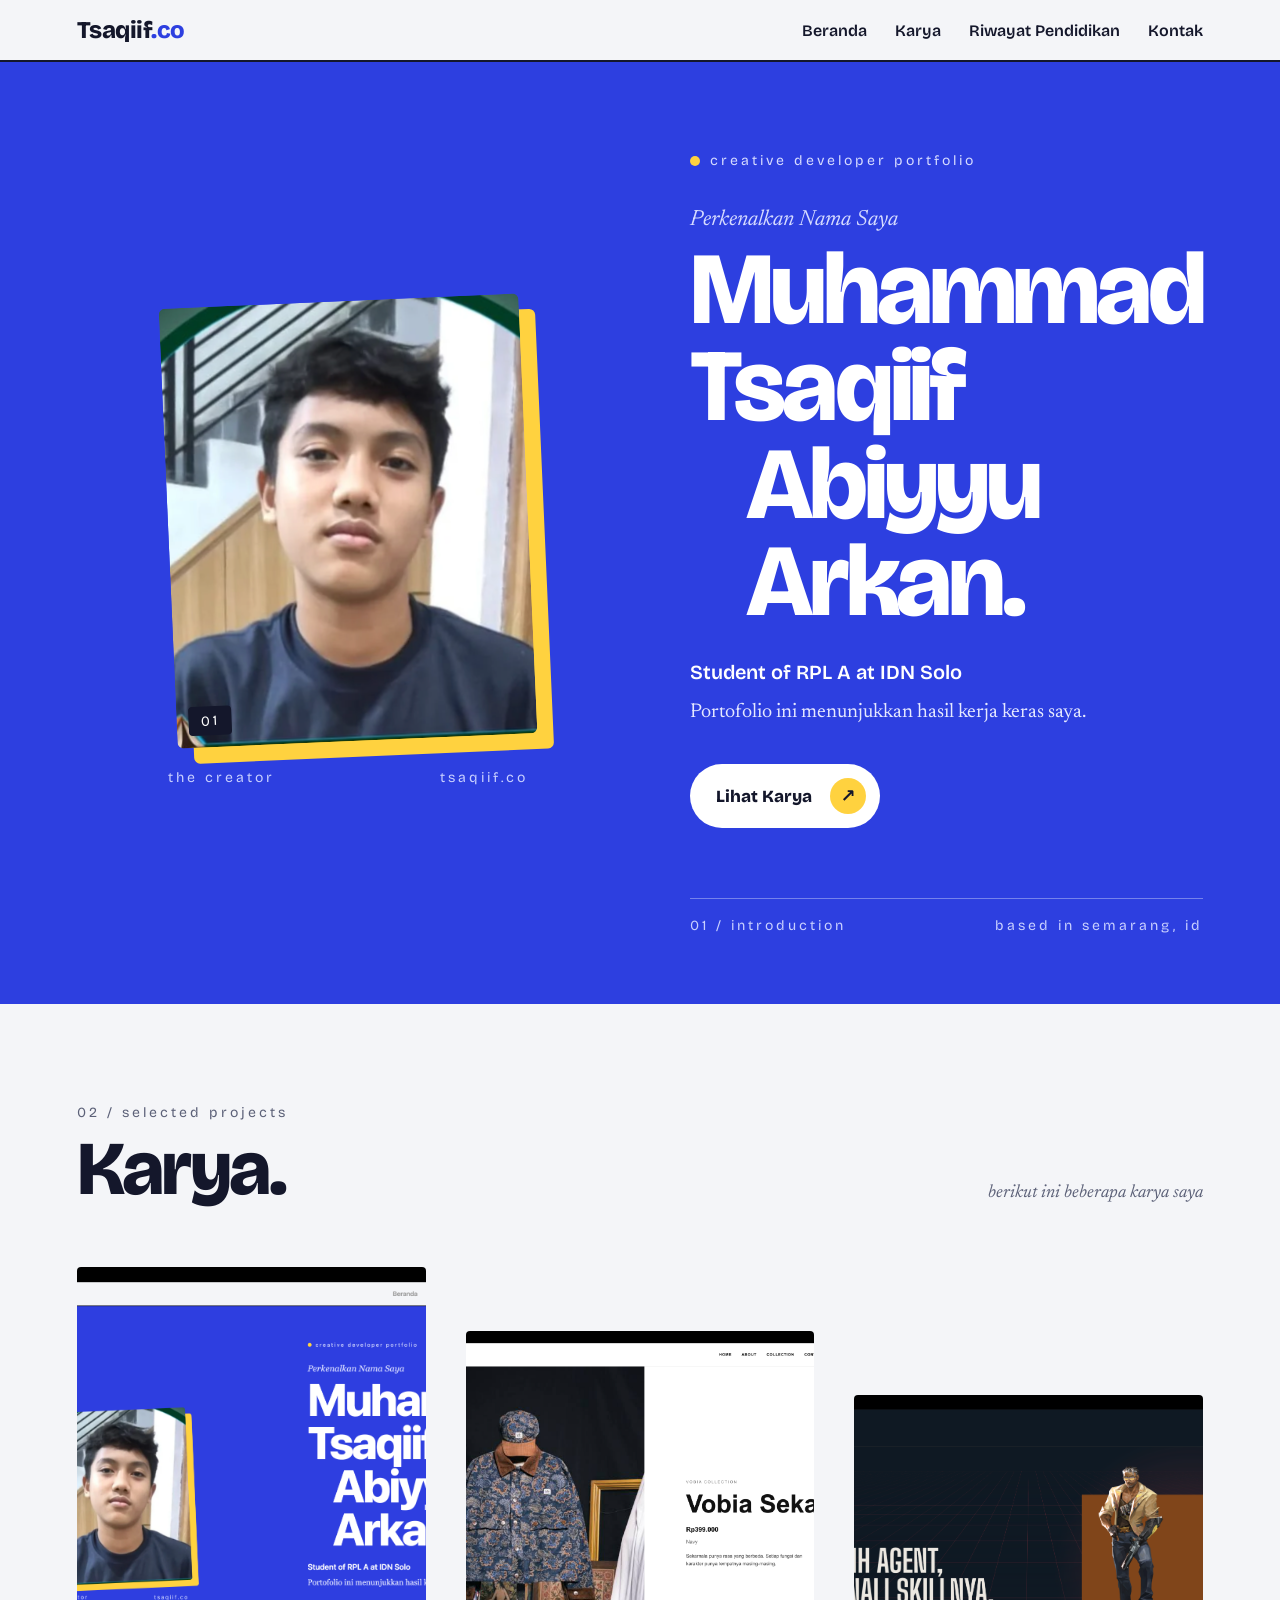
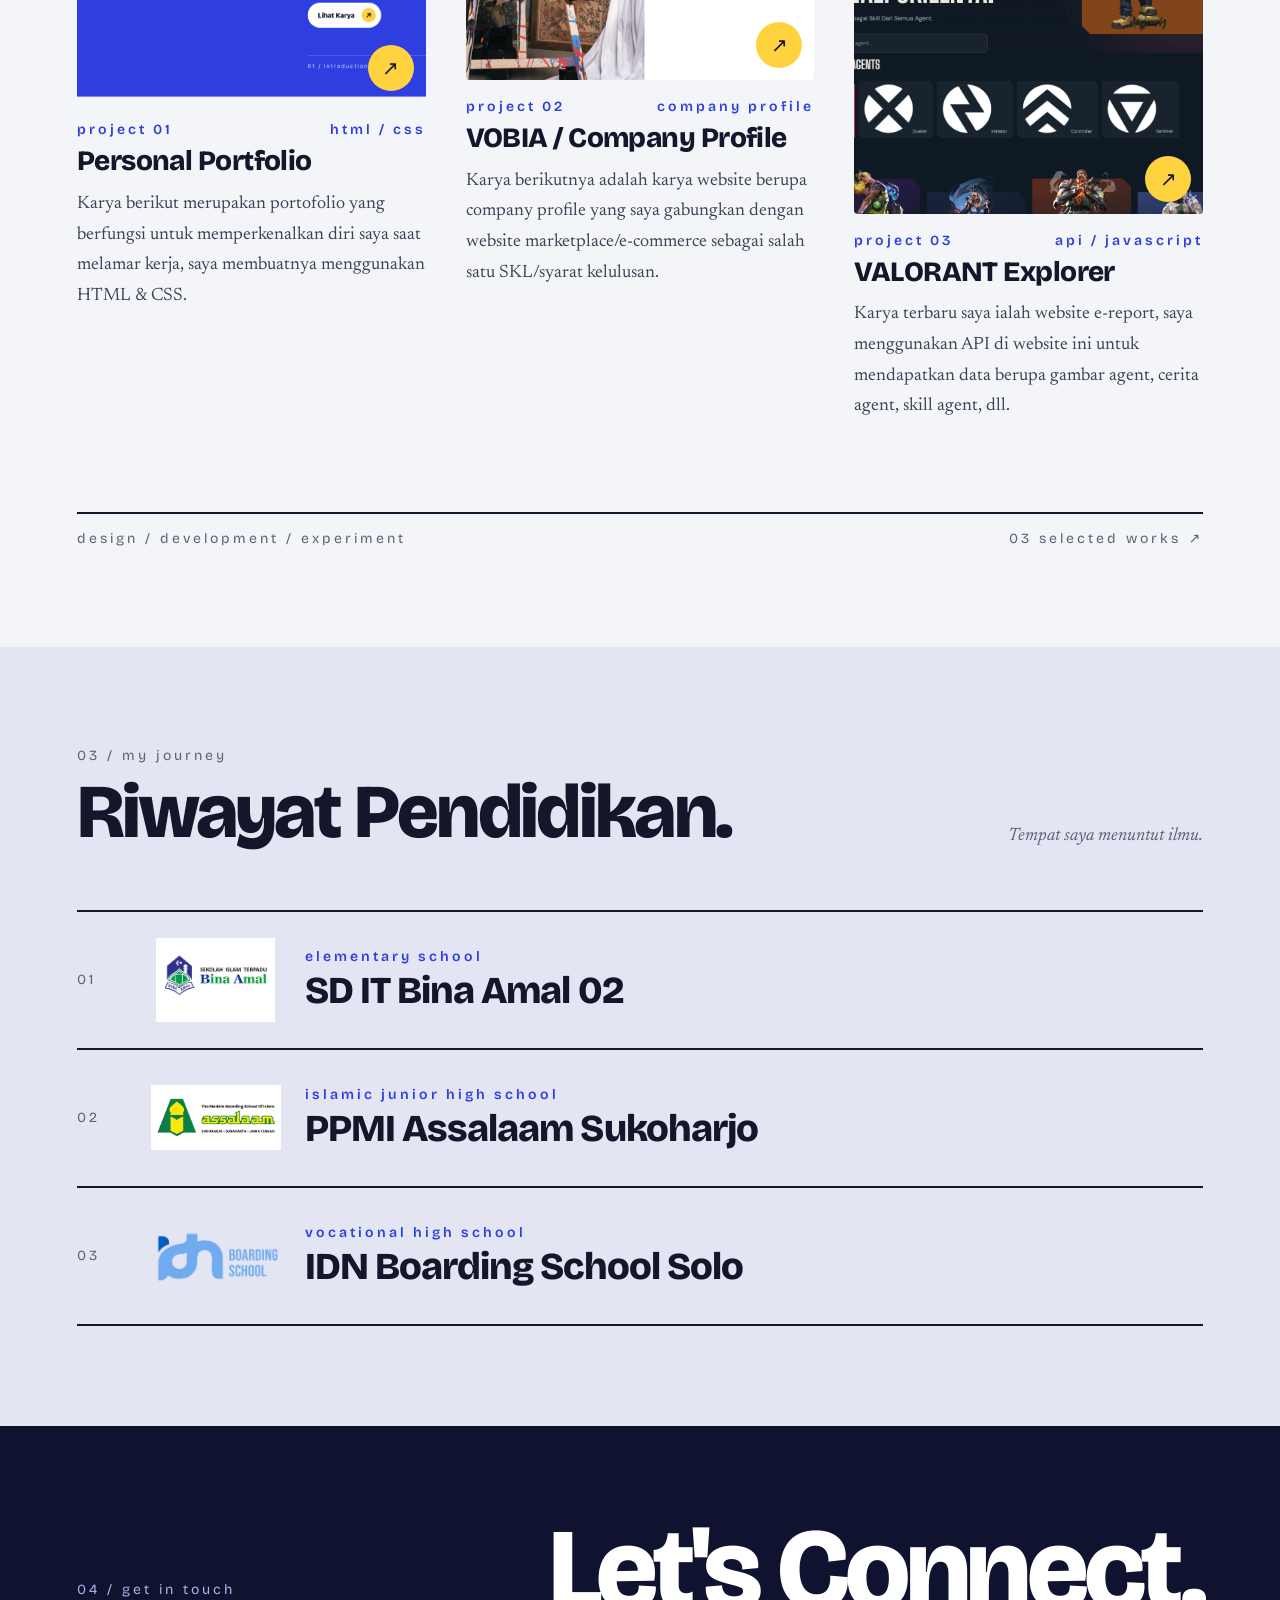
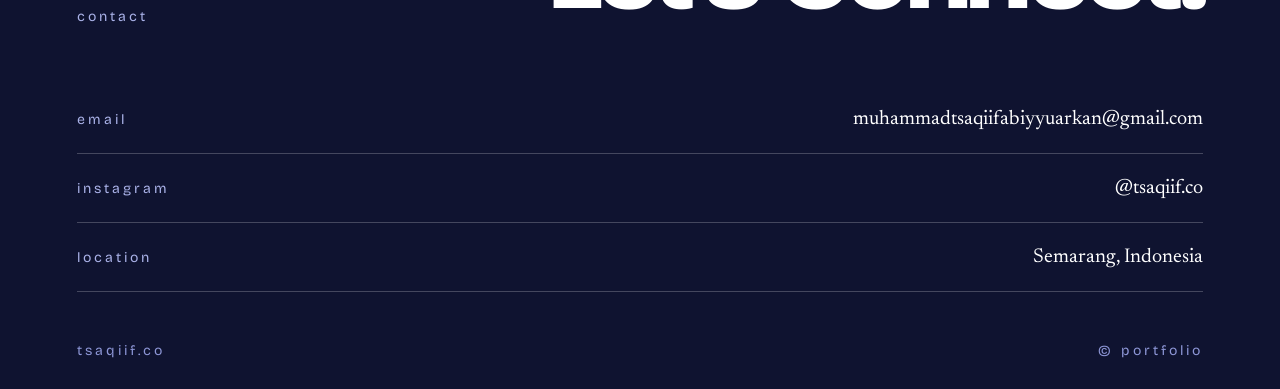
==== commit 352a5beb: "Update project link in index.html" ====
--- a/index.html
+++ b/index.html
@@ -86,7 +86,7 @@
             <div class="project-grid">
 
                 <article class="project-card">
-                    <a href="https://companyskl.vercel.app/" target="_blank" rel="noopener noreferrer"
+                    <a href="https://projek-skl.vercel.app/" target="_blank" rel="noopener noreferrer"
                         class="project-image">
 
                         <img src="image/portofolio.png" alt="Website Portfolio">
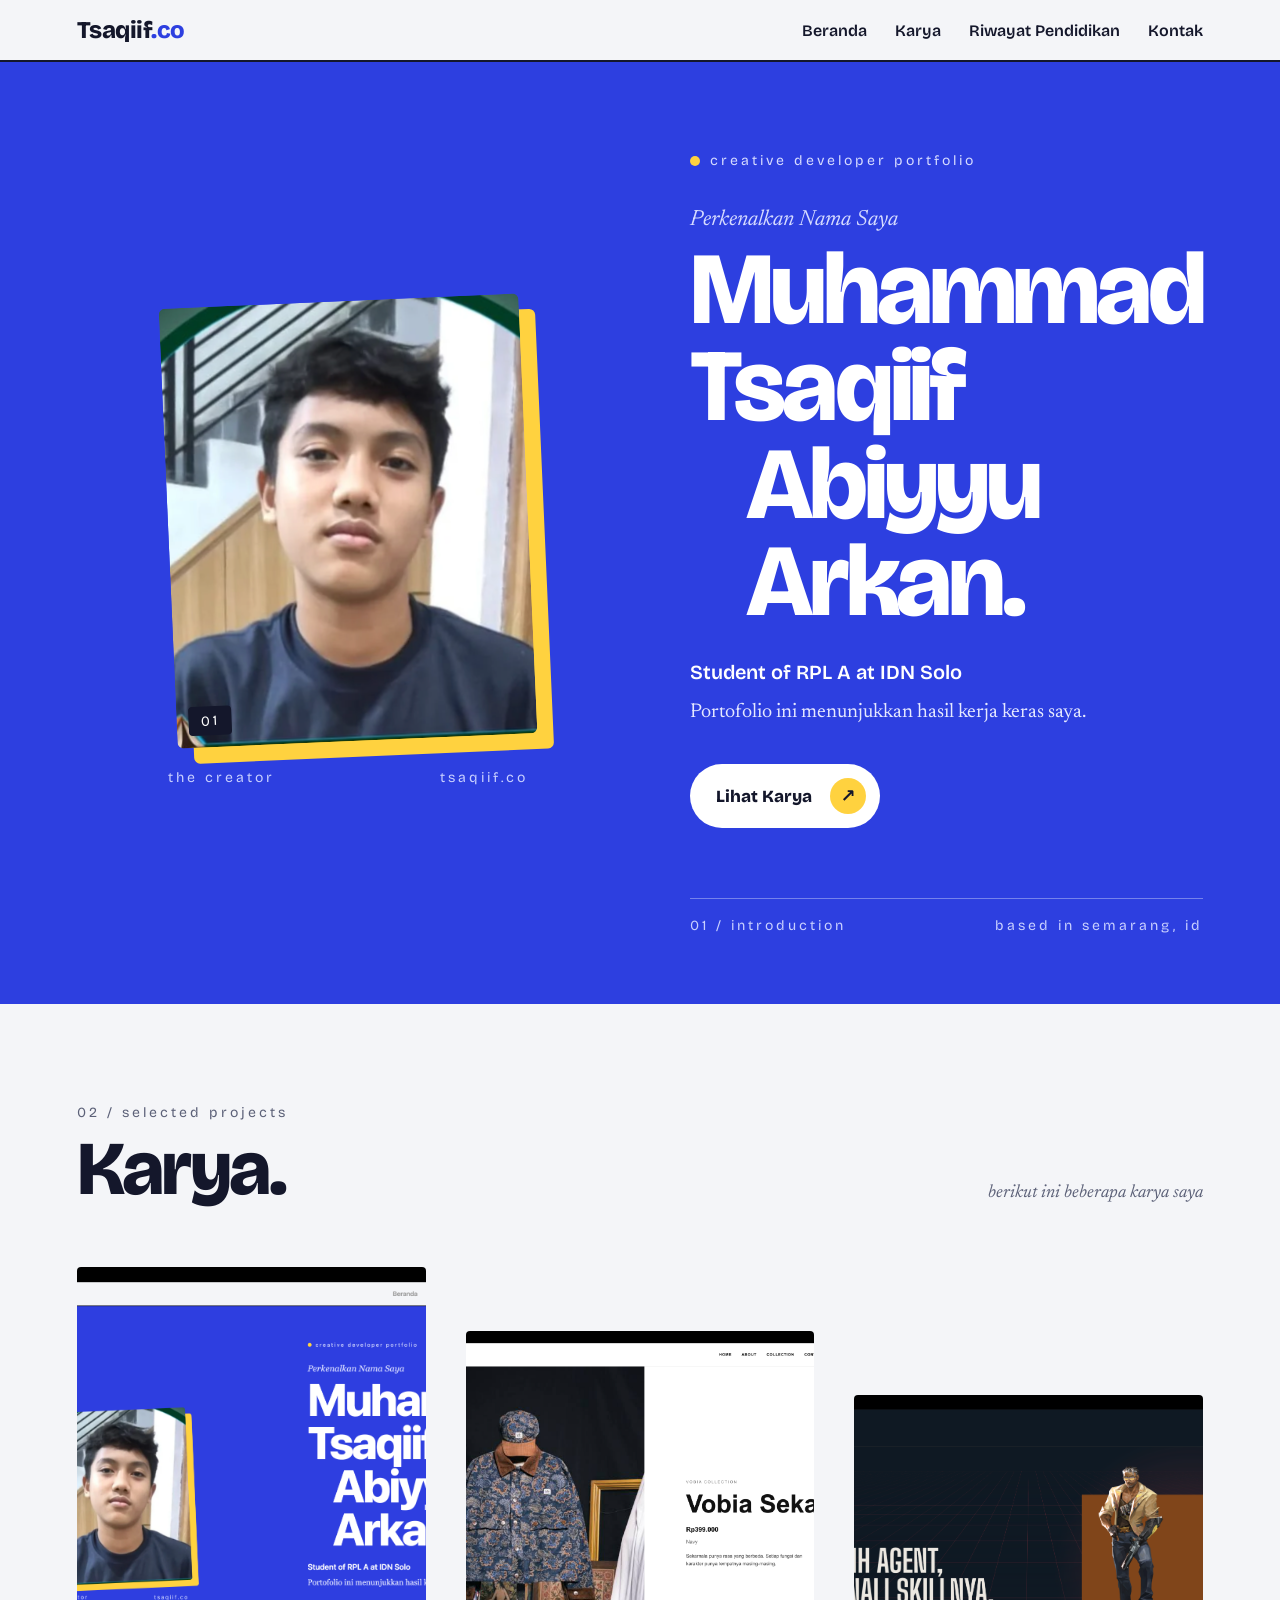
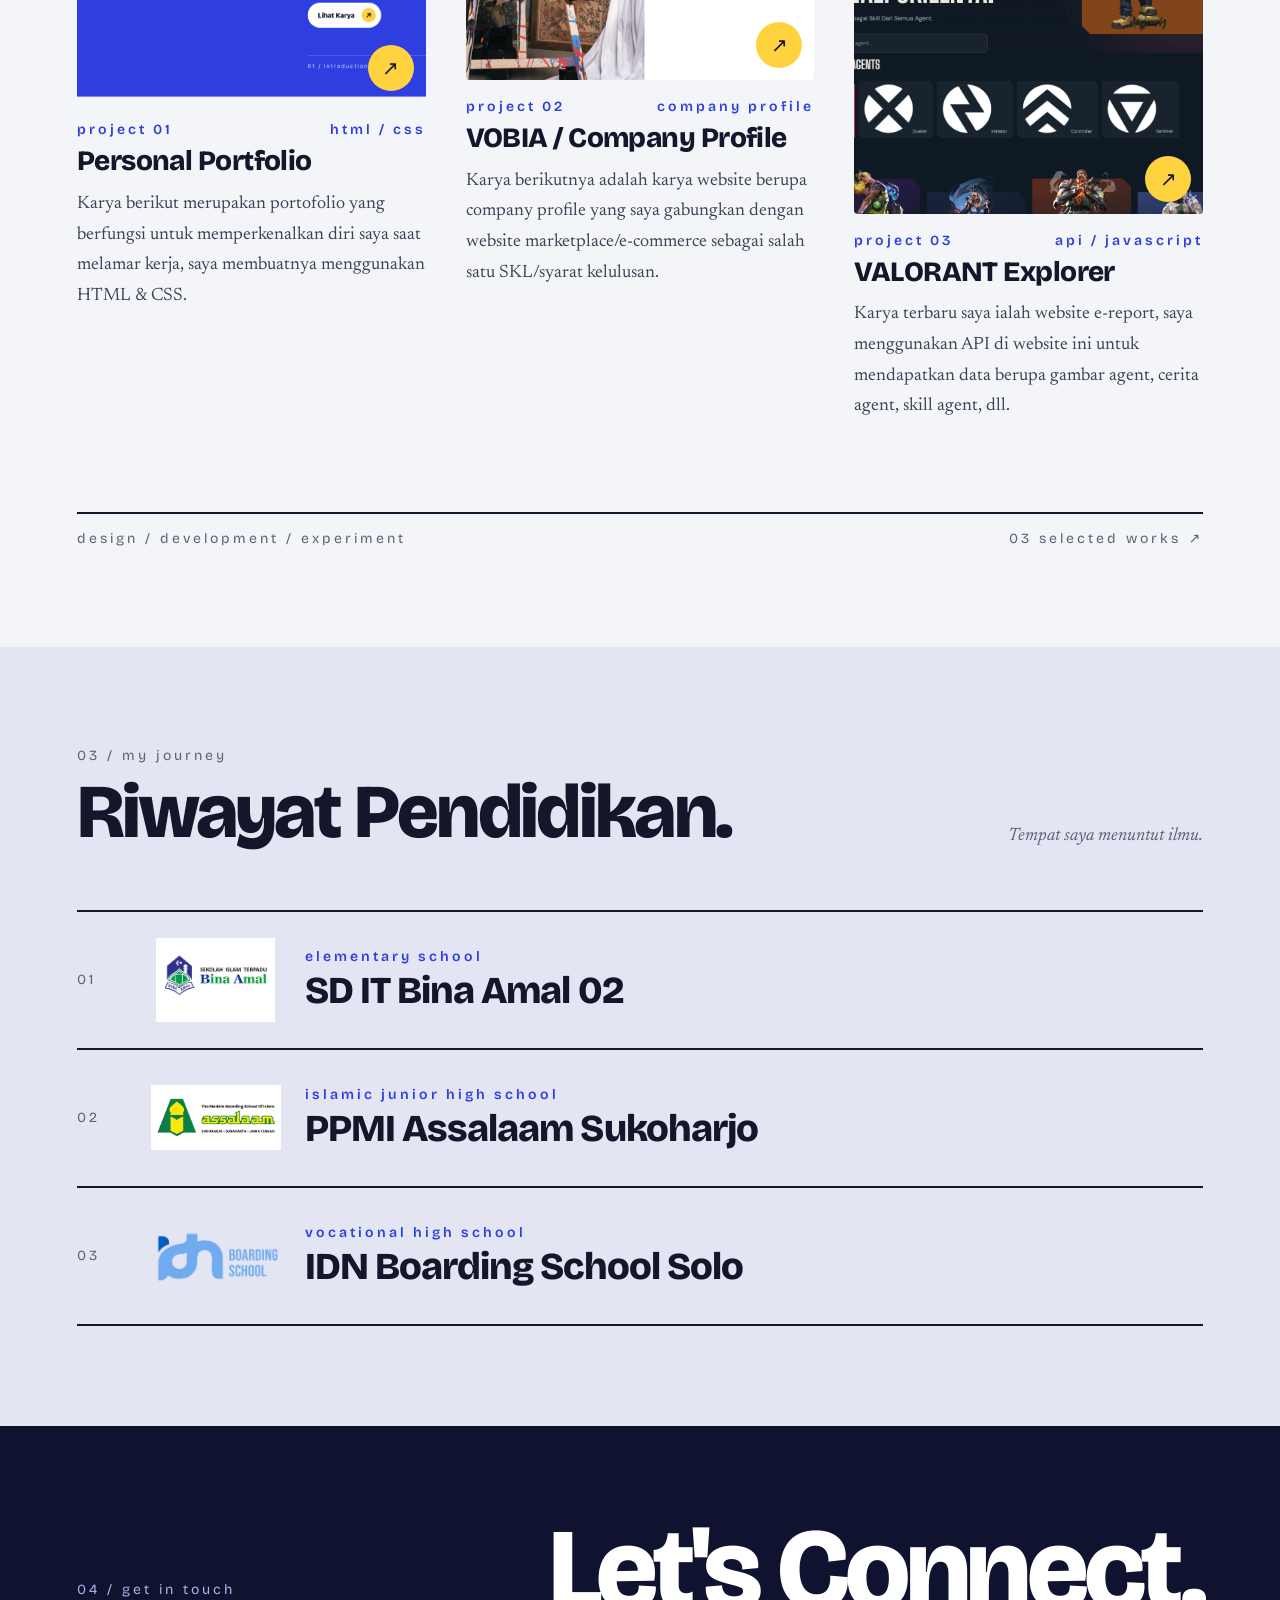
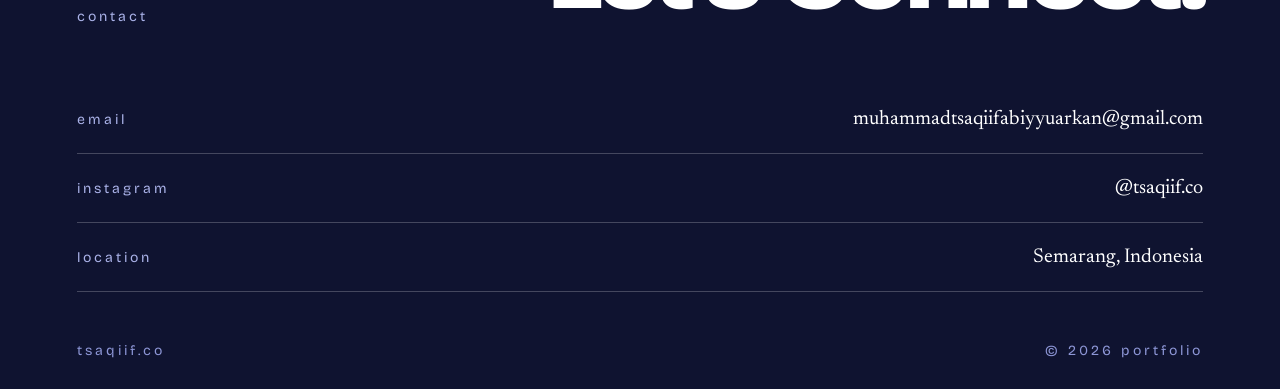
==== commit c446d9f1: "Update copyright year in footer to 2026" ====
--- a/index.html
+++ b/index.html
@@ -257,7 +257,7 @@
 
         <div class="contact-bottom">
             <span>Tsaqiif.co</span>
-            <span>© <span id="currentYear"></span> Portfolio</span>
+            <span>© <span>2026</span> Portfolio</span>
         </div>
 
     </footer>
